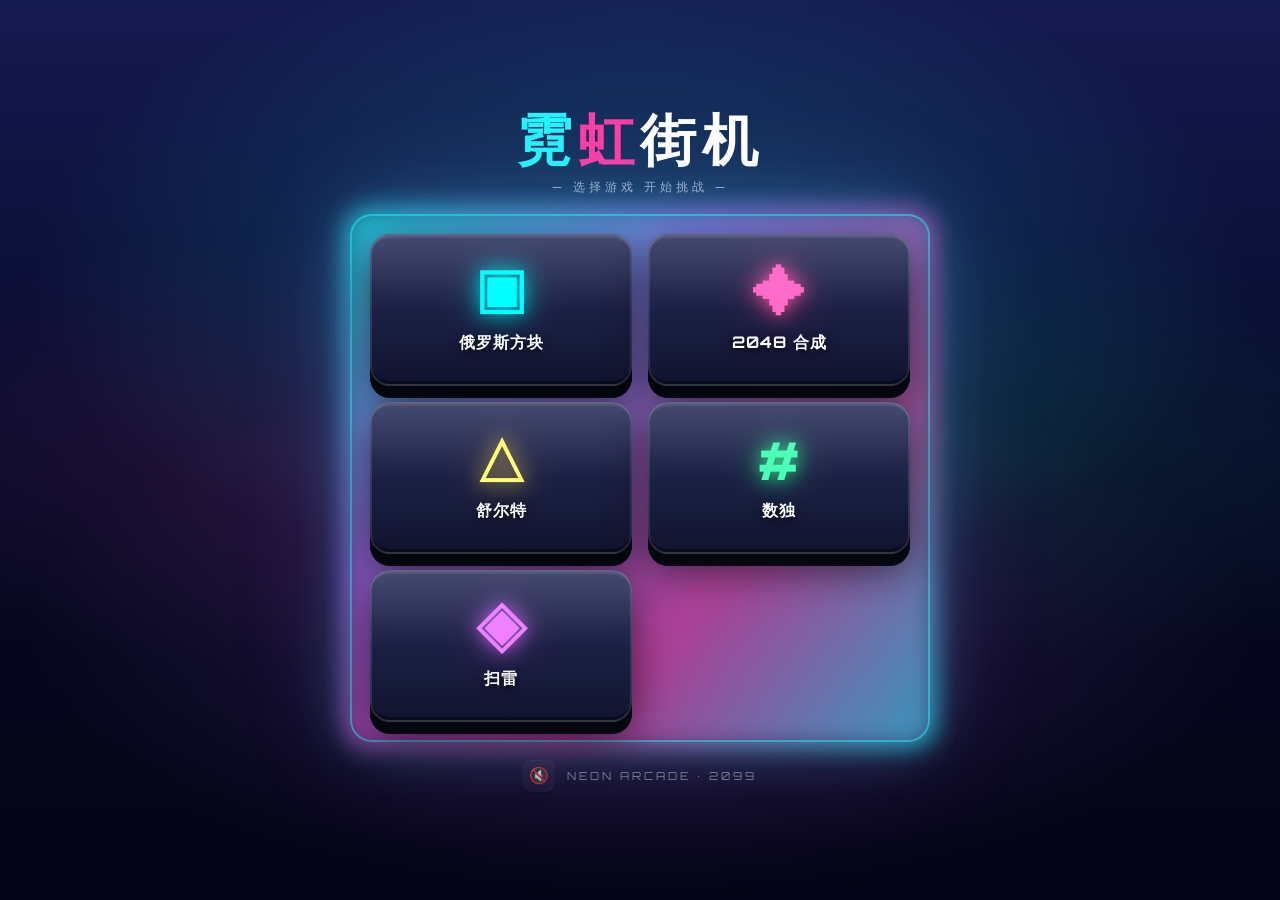
==== index.html @ 87551d8e "feat: 调整呼吸灯效果和背景音乐 - 呼吸灯：减小阴影强度，周期从2.5s改为2s，更柔和 - 背景音乐：换成C大调柔和琶音循环，更温暖好听 - 音量和节奏调整，旋律更舒缓" ====
<!DOCTYPE html>
<html lang="zh-CN">
<head>
<meta charset="UTF-8" />
<meta name="viewport" content="width=device-width, initial-scale=1.0, maximum-scale=1.0, user-scalable=no" />
<title>霓虹街机 · Neon Arcade</title>
<link rel="stylesheet" href="style.css?v=6" />
<link href="https://fonts.googleapis.com/css2?family=Press+Start+2P&family=Orbitron:wght@400;700;900&display=swap" rel="stylesheet" />
<style>
  * { box-sizing: border-box; margin: 0; padding: 0; }

  html, body {
    height: 100%;
    overflow: hidden;
  }

  body {
    font-family: "Orbitron", "Segoe UI", sans-serif;
    background: var(--bg);
    color: var(--text);
    -webkit-font-smoothing: antialiased;
  }

  .home-page {
    position: relative;
    z-index: 2;
    height: 100vh;
    display: flex;
    flex-direction: column;
    align-items: center;
    justify-content: center;
    padding: 10px 16px;
    gap: 18px;
    background:
      radial-gradient(ellipse 80% 60% at 50% 30%, rgba(34, 245, 255, 0.22) 0%, transparent 60%),
      radial-gradient(ellipse 80% 50% at 50% 70%, rgba(194, 107, 255, 0.18) 0%, transparent 60%),
      radial-gradient(ellipse 60% 40% at 20% 50%, rgba(255, 62, 165, 0.1) 0%, transparent 60%),
      radial-gradient(ellipse 60% 40% at 80% 50%, rgba(34, 255, 143, 0.08) 0%, transparent 60%),
      linear-gradient(180deg, #151a50 0%, #0a0e35 35%, #05071e 70%, #030415 100%);
  }

  .home-title {
    text-align: center;
  }

  .home-title h1 {
    font-family: "Orbitron", sans-serif;
    font-size: clamp(32px, 8vw, 56px);
    font-weight: 900;
    letter-spacing: 6px;
    line-height: 1.1;
    margin: 0;
  }

  .home-title .title-cn {
    color: #fff;
  }

  .home-title .title-cn .neon-cyan {
    color: var(--neon-cyan);
    animation: breathe-cyan 2s ease-in-out infinite;
  }

  .home-title .title-cn .neon-pink {
    color: var(--neon-pink);
    animation: breathe-pink 2s ease-in-out infinite 1s;
  }

  @keyframes breathe-cyan {
    0%, 100% {
      text-shadow:
        0 0 4px rgba(34, 245, 255, 0.7),
        0 0 10px rgba(34, 245, 255, 0.4),
        0 0 18px rgba(34, 245, 255, 0.2);
    }
    50% {
      text-shadow:
        0 0 8px rgba(34, 245, 255, 0.9),
        0 0 18px rgba(34, 245, 255, 0.6),
        0 0 32px rgba(34, 245, 255, 0.35),
        0 0 50px rgba(34, 245, 255, 0.2);
    }
  }

  @keyframes breathe-pink {
    0%, 100% {
      text-shadow:
        0 0 4px rgba(255, 62, 165, 0.7),
        0 0 10px rgba(255, 62, 165, 0.4),
        0 0 18px rgba(255, 62, 165, 0.2);
    }
    50% {
      text-shadow:
        0 0 8px rgba(255, 62, 165, 0.9),
        0 0 18px rgba(255, 62, 165, 0.6),
        0 0 32px rgba(255, 62, 165, 0.35),
        0 0 50px rgba(255, 62, 165, 0.2);
    }
  }

  .home-subtitle {
    margin-top: 10px;
    color: var(--text-dim);
    letter-spacing: 4px;
    font-size: 12px;
    font-weight: 400;
  }

  .game-grid-wrap {
    position: relative;
    padding: 20px;
    border-radius: 22px;
    width: 100%;
    max-width: 580px;
    background:
      linear-gradient(180deg, rgba(34, 245, 255, 0.18), rgba(194, 107, 255, 0.15));
    box-shadow:
      0 0 0 2px rgba(34, 245, 255, 0.5) inset,
      0 0 60px rgba(34, 245, 255, 0.3),
      0 0 120px rgba(194, 107, 255, 0.2);
  }

  .game-grid-wrap::before {
    content: "";
    position: absolute;
    inset: -4px;
    border-radius: 22px;
    background: linear-gradient(135deg,
      rgba(34, 245, 255, 0.8),
      rgba(194, 107, 255, 0.8),
      rgba(255, 62, 165, 0.8),
      rgba(34, 245, 255, 0.8));
    filter: blur(12px);
    opacity: 0.5;
    z-index: -1;
  }

  .game-grid-wrap::after {
    content: "";
    position: absolute;
    inset: -4px;
    border-radius: 22px;
    background: linear-gradient(135deg,
      rgba(34, 245, 255, 0.8),
      rgba(194, 107, 255, 0.8),
      rgba(255, 62, 165, 0.8),
      rgba(34, 245, 255, 0.8));
    filter: blur(12px);
    opacity: 0.5;
    z-index: -2;
    animation: borderFlow 6s linear infinite;
  }

  @keyframes borderFlow {
    0% { filter: blur(12px) hue-rotate(0deg); }
    100% { filter: blur(12px) hue-rotate(360deg); }
  }

  .game-grid {
    display: grid;
    grid-template-columns: repeat(2, 1fr);
    gap: 16px;
    width: 100%;
  }

  .game-btn {
    position: relative;
    display: flex;
    flex-direction: column;
    align-items: center;
    justify-content: center;
    gap: 14px;
    padding: 32px 16px;
    text-decoration: none;
    color: var(--text);
    border: none;
    cursor: pointer;
    font-family: "Orbitron", sans-serif;
    font-weight: 700;
    font-size: 18px;
    letter-spacing: 1px;
    border-radius: 20px;
    background: linear-gradient(180deg, #303560 0%, #1c2045 50%, #10142e 100%);
    box-shadow:
      0 10px 0 #05070f,
      0 12px 0 #080a18,
      0 16px 40px rgba(0, 0, 0, 0.6),
      inset 0 4px 0 rgba(255, 255, 255, 0.08),
      inset 0 -5px 0 rgba(0, 0, 0, 0.4);
    transition: all 0.08s ease;
    overflow: hidden;
  }

  .game-btn::before {
    content: "";
    position: absolute;
    inset: 0;
    border-radius: 20px;
    border: 2px solid rgba(255, 255, 255, 0.12);
    background: linear-gradient(180deg, rgba(255,255,255,0.06) 0%, transparent 55%);
    pointer-events: none;
  }

  .game-btn::after {
    content: "";
    position: absolute;
    top: 0;
    left: 0;
    right: 0;
    height: 45%;
    border-radius: 20px 20px 40% 40%;
    background: linear-gradient(180deg, rgba(255,255,255,0.05) 0%, transparent 100%);
    pointer-events: none;
  }

  .game-btn:hover {
    transform: translateY(4px);
    box-shadow:
      0 6px 0 #05070f,
      0 8px 0 #080a18,
      0 10px 28px rgba(0, 0, 0, 0.5),
      inset 0 3px 0 rgba(255, 255, 255, 0.06),
      inset 0 -4px 0 rgba(0, 0, 0, 0.3);
  }

  .game-btn:active {
    transform: translateY(10px);
    box-shadow:
      0 0 0 #05070f,
      0 4px 12px rgba(0, 0, 0, 0.4),
      inset 0 6px 12px rgba(0, 0, 0, 0.5),
      inset 0 -2px 0 rgba(255, 255, 255, 0.02);
  }

  .game-btn-icon {
    font-size: 52px;
    line-height: 1;
    filter: drop-shadow(0 4px 8px rgba(0, 0, 0, 0.4)) brightness(1.15);
  }

  .game-btn-name {
    font-size: 16px;
    font-weight: 700;
    letter-spacing: 1px;
    color: #fff;
    text-shadow: 0 3px 8px rgba(0, 0, 0, 0.7);
  }

  .game-btn.tetris .game-btn-icon { color: #00f5ff; text-shadow: 0 0 20px rgba(0,245,255,0.8), 0 0 40px rgba(0,245,255,0.4); }
  .game-btn.g2048 .game-btn-icon { color: #ff5cb0; text-shadow: 0 0 20px rgba(255,92,176,0.8), 0 0 40px rgba(255,92,176,0.4); }
  .game-btn.schulte .game-btn-icon { color: #ffe066; text-shadow: 0 0 20px rgba(255,224,102,0.8), 0 0 40px rgba(255,224,102,0.4); }
  .game-btn.sudoku .game-btn-icon { color: #40ff9f; text-shadow: 0 0 20px rgba(64,255,159,0.8), 0 0 40px rgba(64,255,159,0.4); }
  .game-btn.minesweeper .game-btn-icon { color: #d070ff; text-shadow: 0 0 20px rgba(208,112,255,0.8), 0 0 40px rgba(208,112,255,0.4); }

  .home-footer {
    display: flex;
    align-items: center;
    gap: 12px;
    color: var(--text-dim);
    font-size: 11px;
    letter-spacing: 3px;
    opacity: 0.7;
  }

  .sound-btn {
    display: flex;
    align-items: center;
    justify-content: center;
    width: 32px;
    height: 32px;
    border: none;
    border-radius: 8px;
    background: rgba(255, 255, 255, 0.05);
    color: var(--neon-cyan);
    font-size: 16px;
    cursor: pointer;
    transition: all 0.2s ease;
    box-shadow:
      0 2px 0 rgba(0, 0, 0, 0.3),
      inset 0 1px 0 rgba(255, 255, 255, 0.05);
  }

  .sound-btn:hover {
    background: rgba(34, 245, 255, 0.1);
    box-shadow:
      0 1px 0 rgba(0, 0, 0, 0.3),
      inset 0 1px 0 rgba(255, 255, 255, 0.05),
      0 0 10px rgba(34, 245, 255, 0.3);
  }

  .sound-btn:active {
    transform: translateY(2px);
    box-shadow:
      0 0 0 rgba(0, 0, 0, 0.3),
      inset 0 1px 2px rgba(0, 0, 0, 0.3);
  }

  .sound-btn span {
    line-height: 1;
  }

  @media (max-width: 480px) {
    .home-page {
      gap: 14px;
      padding: 8px 12px;
    }
    .home-title h1 {
      letter-spacing: 3px;
      font-size: clamp(36px, 12vw, 48px);
    }
    .home-subtitle {
      font-size: 11px;
      letter-spacing: 2px;
    }
    .game-grid-wrap {
      padding: 14px;
      border-radius: 18px;
    }
    .game-grid {
      grid-template-columns: repeat(2, 1fr);
      gap: 12px;
    }
    .game-btn {
      padding: 22px 12px;
      gap: 10px;
      font-size: 15px;
      border-radius: 16px;
      box-shadow:
        0 7px 0 #05070f,
        0 9px 0 #080a18,
        0 12px 28px rgba(0, 0, 0, 0.5),
        inset 0 3px 0 rgba(255, 255, 255, 0.07),
        inset 0 -4px 0 rgba(0, 0, 0, 0.35);
    }
    .game-btn:hover {
      transform: translateY(3px);
      box-shadow:
        0 4px 0 #05070f,
        0 6px 0 #080a18,
        0 8px 18px rgba(0, 0, 0, 0.4),
        inset 0 2px 0 rgba(255, 255, 255, 0.05),
        inset 0 -3px 0 rgba(0, 0, 0, 0.25);
    }
    .game-btn:active {
      transform: translateY(7px);
      box-shadow:
        0 0 0 #05070f,
        0 2px 8px rgba(0, 0, 0, 0.35),
        inset 0 4px 8px rgba(0, 0, 0, 0.45);
    }
    .game-btn-icon {
      font-size: 40px;
    }
    .game-btn-name {
      font-size: 14px;
    }
    .home-footer {
      font-size: 10px;
      letter-spacing: 2px;
    }
  }
</style>
</head>
<body>
  <div class="grid-bg"></div>
  <div class="scanlines"></div>

  <div class="home-page">
    <div class="home-title">
      <h1 class="title-cn">
        <span class="neon-cyan">霓</span><span class="neon-pink">虹</span>街机
      </h1>
      <p class="home-subtitle">— 选择游戏 开始挑战 —</p>
    </div>

    <div class="game-grid-wrap">
      <div class="game-grid">
        <a href="tetris.html" class="game-btn tetris">
          <div class="game-btn-icon">▣</div>
          <div class="game-btn-name">俄罗斯方块</div>
        </a>

        <a href="g2048.html" class="game-btn g2048">
          <div class="game-btn-icon">✦</div>
          <div class="game-btn-name">2048 合成</div>
        </a>

        <a href="schulte.html" class="game-btn schulte">
          <div class="game-btn-icon">△</div>
          <div class="game-btn-name">舒尔特</div>
        </a>

        <a href="sudoku.html" class="game-btn sudoku">
          <div class="game-btn-icon">#</div>
          <div class="game-btn-name">数独</div>
        </a>

        <a href="minesweeper.html" class="game-btn minesweeper">
          <div class="game-btn-icon">◈</div>
          <div class="game-btn-name">扫雷</div>
        </a>
      </div>
    </div>

    <div class="home-footer">
      <button class="sound-btn" id="home-sound-btn" title="背景音乐">
        <span id="sound-icon">🔊</span>
      </button>
      NEON ARCADE · 2099
    </div>
  </div>

  <script>
    (function() {
      const soundBtn = document.getElementById('home-sound-btn');
      const soundIcon = document.getElementById('sound-icon');
      let isMuted = true;
      let audioCtx = null;
      let gainNode = null;
      let isPlaying = false;

      try {
        isMuted = localStorage.getItem('home_bgm_muted') !== 'false';
      } catch(e) {}

      function updateSoundBtn() {
        soundIcon.textContent = isMuted ? '🔇' : '🔊';
      }

      function initAudio() {
        if (audioCtx) return;
        try {
          audioCtx = new (window.AudioContext || window.webkitAudioContext)();
          gainNode = audioCtx.createGain();
          gainNode.gain.value = 0.04;
          gainNode.connect(audioCtx.destination);

          // C大调柔和琶音循环
          const notes = [261.63, 329.63, 392, 523.25, 392, 329.63];
          let step = 0;

          function playNote() {
            if (!audioCtx || !gainNode) return;

            if (!isMuted && audioCtx.state === 'running') {
              const osc = audioCtx.createOscillator();
              const oscGain = audioCtx.createGain();
              osc.type = 'sine';
              osc.frequency.value = notes[step];
              oscGain.gain.setValueAtTime(0, audioCtx.currentTime);
              oscGain.gain.linearRampToValueAtTime(0.8, audioCtx.currentTime + 0.08);
              oscGain.gain.exponentialRampToValueAtTime(0.001, audioCtx.currentTime + 0.65);
              osc.connect(oscGain);
              oscGain.connect(gainNode);
              osc.start();
              osc.stop(audioCtx.currentTime + 0.7);
            }

            step = (step + 1) % notes.length;
            setTimeout(playNote, 650);
          }

          playNote();
          isPlaying = true;
        } catch(e) {}
      }

      updateSoundBtn();

      soundBtn.addEventListener('click', function(e) {
        e.preventDefault();
        e.stopPropagation();
        isMuted = !isMuted;
        updateSoundBtn();
        try {
          localStorage.setItem('home_bgm_muted', String(isMuted));
        } catch(e) {}
        if (!isMuted) {
          initAudio();
          if (audioCtx && audioCtx.state === 'suspended') {
            audioCtx.resume();
          }
        }
      });

      if (!isMuted) {
        initAudio();
      }
    })();
  </script>
</body>
</html>
---- style.css ----
/* ============================================================
   NEON TETRIS — 霓虹俄罗斯方块样式
   ============================================================ */
:root {
  --bg-0: #05071a;
  --bg-1: #0a0f35;
  --neon-cyan: #22f5ff;
  --neon-pink: #ff3ea5;
  --neon-purple: #c26bff;
  --neon-yellow: #ffec42;
  --text: #e6f2ff;
  --text-dim: rgba(230, 242, 255, 0.65);
  --panel: rgba(20, 26, 70, 0.55);
  --panel-border: rgba(80, 160, 255, 0.35);
}

* { box-sizing: border-box; }

html, body {
  margin: 0;
  padding: 0;
  min-height: 100vh;
  color: var(--text);
  font-family: "Orbitron", "Segoe UI", "PingFang SC", sans-serif;
  background:
    radial-gradient(ellipse at 20% 10%, rgba(194, 107, 255, 0.18), transparent 60%),
    radial-gradient(ellipse at 80% 90%, rgba(34, 245, 255, 0.18), transparent 60%),
    linear-gradient(180deg, var(--bg-0) 0%, #02021a 100%);
  overflow-x: hidden;
  user-select: none;
  -webkit-user-select: none;
}

/* 背景网格动画 */
.grid-bg {
  position: fixed;
  inset: 0;
  background-image:
    linear-gradient(rgba(120, 180, 255, 0.08) 1px, transparent 1px),
    linear-gradient(90deg, rgba(120, 180, 255, 0.08) 1px, transparent 1px);
  background-size: 48px 48px;
  transform: perspective(800px) rotateX(60deg) translateY(20%);
  transform-origin: center top;
  opacity: 0.6;
  pointer-events: none;
  animation: gridScroll 12s linear infinite;
  z-index: 0;
}

@keyframes gridScroll {
  0% { background-position: 0 0; }
  100% { background-position: 0 480px; }
}

/* 扫描线 */
.scanlines {
  position: fixed;
  inset: 0;
  pointer-events: none;
  background: repeating-linear-gradient(
    to bottom,
    rgba(255, 255, 255, 0.03) 0 1px,
    transparent 1px 4px
  );
  mix-blend-mode: overlay;
  z-index: 1;
}

/* 顶栏 */
.top-bar {
  position: relative;
  z-index: 2;
  text-align: center;
  padding: 28px 16px 12px;
}

.title {
  margin: 0;
  font-family: "Press Start 2P", "Orbitron", monospace;
  font-size: clamp(24px, 4vw, 42px);
  letter-spacing: 4px;
  line-height: 1.2;
}

.title-neon {
  color: var(--neon-cyan);
  text-shadow:
    0 0 8px rgba(34, 245, 255, 0.8),
    0 0 22px rgba(34, 245, 255, 0.55),
    0 0 44px rgba(34, 245, 255, 0.35);
  animation: pulse-cyan 2.2s ease-in-out infinite;
}

.title-neon.alt {
  color: var(--neon-pink);
  text-shadow:
    0 0 8px rgba(255, 62, 165, 0.8),
    0 0 22px rgba(255, 62, 165, 0.55),
    0 0 44px rgba(255, 62, 165, 0.35);
  animation: pulse-pink 2.2s ease-in-out infinite;
  animation-delay: 1.1s;
}

.title-slash {
  color: #fff;
  margin: 0 6px;
  opacity: 0.9;
}

@keyframes pulse-cyan {
  0%, 100% {
    filter: brightness(0.75);
    text-shadow:
      0 0 6px rgba(34, 245, 255, 0.5),
      0 0 16px rgba(34, 245, 255, 0.3),
      0 0 32px rgba(34, 245, 255, 0.15);
  }
  50% {
    filter: brightness(1.45);
    text-shadow:
      0 0 14px rgba(34, 245, 255, 1),
      0 0 36px rgba(34, 245, 255, 0.85),
      0 0 72px rgba(34, 245, 255, 0.55);
  }
}

@keyframes pulse-pink {
  0%, 100% {
    filter: brightness(0.75);
    text-shadow:
      0 0 6px rgba(255, 62, 165, 0.5),
      0 0 16px rgba(255, 62, 165, 0.3),
      0 0 32px rgba(255, 62, 165, 0.15);
  }
  50% {
    filter: brightness(1.45);
    text-shadow:
      0 0 14px rgba(255, 62, 165, 1),
      0 0 36px rgba(255, 62, 165, 0.85),
      0 0 72px rgba(255, 62, 165, 0.55);
  }
}

.subtitle {
  margin: 10px 0 0;
  color: var(--text-dim);
  letter-spacing: 6px;
  font-size: 13px;
}

/* 主舞台：三栏布局 */
.stage {
  position: relative;
  z-index: 2;
  display: grid;
  grid-template-columns: 180px auto 180px;
  gap: 20px;
  max-width: 980px;
  margin: 24px auto 0;
  padding: 0 16px;
  align-items: start;
}

.panel-left,
.panel-right {
  display: flex;
  flex-direction: column;
  gap: 14px;
}

/* 信息卡片 */
.card {
  position: relative;
  background: var(--panel);
  border: 1px solid var(--panel-border);
  border-radius: 10px;
  padding: 12px 14px 14px;
  backdrop-filter: blur(6px);
  -webkit-backdrop-filter: blur(6px);
  box-shadow:
    0 0 0 1px rgba(34, 245, 255, 0.1) inset,
    0 4px 30px rgba(34, 245, 255, 0.08);
  transition: transform 0.2s ease, box-shadow 0.2s ease;
}

.card:hover {
  transform: translateY(-2px);
  box-shadow:
    0 0 0 1px rgba(34, 245, 255, 0.2) inset,
    0 6px 30px rgba(194, 107, 255, 0.18);
}

.card h3 {
  margin: 0 0 8px;
  font-size: 12px;
  letter-spacing: 3px;
  color: var(--neon-cyan);
  text-transform: uppercase;
  text-shadow: 0 0 8px rgba(34, 245, 255, 0.5);
}

.card .value {
  font-family: "Press Start 2P", monospace;
  font-size: 20px;
  color: #fff;
  letter-spacing: 2px;
  text-shadow:
    0 0 6px rgba(255, 236, 66, 0.9),
    0 0 16px rgba(255, 236, 66, 0.4);
}

.card-next canvas,
.card-hold canvas {
  display: block;
  margin: 6px auto 0;
  border-radius: 8px;
  box-shadow: 0 0 18px rgba(120, 180, 255, 0.25);
}

/* 控制键位说明 */
.controls .key-list {
  margin: 4px 0 0;
  padding: 0;
  list-style: none;
  font-size: 12px;
  line-height: 1.9;
  color: var(--text-dim);
}
.controls .key-list li {
  display: flex;
  align-items: center;
  gap: 6px;
  flex-wrap: wrap;
}

kbd {
  display: inline-block;
  min-width: 22px;
  padding: 3px 6px;
  font-family: "Press Start 2P", monospace;
  font-size: 10px;
  line-height: 1;
  text-align: center;
  color: var(--neon-cyan);
  background: rgba(34, 245, 255, 0.08);
  border: 1px solid rgba(34, 245, 255, 0.4);
  border-radius: 6px;
  box-shadow:
    0 1px 0 rgba(34, 245, 255, 0.4) inset,
    0 0 12px rgba(34, 245, 255, 0.2);
}

.mute-btn {
  display: block;
  width: 100%;
  margin-top: 10px;
  padding: 8px 12px;
  font-family: "Orbitron", sans-serif;
  font-size: 12px;
  font-weight: 700;
  letter-spacing: 2px;
  color: var(--neon-pink);
  background: rgba(255, 62, 165, 0.08);
  border: 1px solid rgba(255, 62, 165, 0.5);
  border-radius: 8px;
  cursor: pointer;
  transition: transform 0.1s ease, box-shadow 0.2s ease, background 0.2s;
  box-shadow: 0 0 10px rgba(255, 62, 165, 0.2);
}
.mute-btn:hover {
  transform: translateY(-1px);
  background: rgba(255, 62, 165, 0.15);
  box-shadow: 0 0 18px rgba(255, 62, 165, 0.4);
}
.mute-btn:active { transform: translateY(0) scale(0.98); }

/* ==== 游戏切换栏 ==== */
.game-switcher {
  display: flex;
  gap: 12px;
  justify-content: center;
  margin-top: 18px;
  padding: 6px;
  background: rgba(20, 25, 70, 0.5);
  border: 1px solid rgba(120, 160, 255, 0.3);
  border-radius: 14px;
  max-width: 380px;
  margin-left: auto;
  margin-right: auto;
  box-shadow: 0 0 30px rgba(34, 245, 255, 0.08);
  backdrop-filter: blur(6px);
}
.g-btn {
  flex: 1;
  padding: 10px 14px;
  background: transparent;
  color: var(--text);
  font-family: "Orbitron", sans-serif;
  font-size: 14px;
  font-weight: 700;
  letter-spacing: 3px;
  border: 1px solid transparent;
  border-radius: 10px;
  cursor: pointer;
  transition: all 0.2s ease;
}
.g-btn .g-icon {
  display: inline-block;
  margin-right: 6px;
  color: var(--neon-cyan);
  text-shadow: 0 0 8px rgba(34, 245, 255, 0.8);
}
.g-btn:hover {
  background: rgba(34, 245, 255, 0.08);
  border-color: rgba(34, 245, 255, 0.3);
  color: #fff;
}
.g-btn.active {
  background: linear-gradient(135deg, rgba(34, 245, 255, 0.2), rgba(255, 62, 165, 0.2));
  border-color: rgba(34, 245, 255, 0.6);
  color: #fff;
  box-shadow: 0 0 18px rgba(34, 245, 255, 0.5), inset 0 0 12px rgba(255, 62, 165, 0.2);
}
.g-btn[data-game="g2048"].active .g-icon,
.g-btn[data-game="g2048"].active {
  color: #fff;
}
.g-btn[data-game="g2048"] .g-icon {
  color: var(--neon-pink);
  text-shadow: 0 0 8px rgba(255, 62, 165, 0.8);
}

/* ==== stage 可见性 ==== */
.stage {
  display: none;
  animation: stageFade 0.4s ease both;
}
.stage.active {
  display: grid;
}
@keyframes stageFade {
  from { opacity: 0; transform: translateY(6px); }
  to { opacity: 1; transform: translateY(0); }
}

/* ==== overlay 遮罩层 ==== */
.overlay {
  position: absolute;
  inset: 10px;
  background: rgba(5, 7, 26, 0.92);
  border-radius: 8px;
  display: flex;
  flex-direction: column;
  align-items: center;
  justify-content: center;
  gap: 18px;
  backdrop-filter: blur(6px);
  -webkit-backdrop-filter: blur(6px);
  transition: opacity 0.25s ease;
  z-index: 5;
  opacity: 1;
}
.overlay.hidden {
  opacity: 0;
  pointer-events: none;
  transition: opacity 0.15s ease;
}

/* 触摸按钮：默认隐藏手机外的，且仅显示当前游戏对应的 */
.touch-controls {
  display: none;
}
@media (max-width: 900px) {
  .touch-controls.active {
    display: flex;
  }
  /* 数独游戏内部数字键盘始终显示 */
  .stage-sudoku .sudoku-numpad-inner {
    display: flex !important;
  }
}

.stage-tetris {
  grid-template-columns: 160px auto 160px;
  max-width: 900px;
  margin: 24px auto 0;
}
.stage-tetris .card {
  padding: 10px 12px;
}
.stage-tetris .card h3 {
  font-size: 11px;
  letter-spacing: 2px;
}
.stage-tetris .card .value {
  font-size: 18px;
}

.stage-2048 {
  grid-template-columns: 160px auto 160px;
  max-width: 900px;
  margin: 24px auto 0;
}
.stage-2048 .card {
  padding: 10px 12px;
}
.stage-2048 .card h3 {
  font-size: 11px;
  letter-spacing: 2px;
}
.stage-2048 .card .value {
  font-size: 18px;
}

.stage-schulte {
  grid-template-columns: 160px auto 160px;
  max-width: 900px;
  margin: 24px auto 0;
}
.stage-schulte .card {
  padding: 10px 12px;
}
.stage-schulte .card h3 {
  font-size: 11px;
  letter-spacing: 2px;
}
.stage-schulte .card .value {
  font-size: 18px;
}

/* 数独 - 单列布局（与扫雷统一风格） */
.stage-sudoku {
  grid-template-columns: 1fr;
  max-width: 600px;
  margin: 0 auto;
  padding: 0 16px 30px;
  gap: 16px;
  display: flex !important;
  flex-direction: column;
  align-items: center;
}

/* 信息栏 - 与扫雷统一 */
.stage-sudoku .info-bar {
  display: flex;
  gap: 12px;
  flex-wrap: wrap;
  justify-content: center;
}

.stage-sudoku .info-item {
  background: var(--panel);
  border: 1px solid var(--panel-border);
  border-radius: 10px;
  padding: 10px 16px;
  text-align: center;
  min-width: 90px;
  backdrop-filter: blur(6px);
  -webkit-backdrop-filter: blur(6px);
  box-shadow:
    0 0 0 1px rgba(34, 245, 255, 0.1) inset,
    0 4px 20px rgba(34, 245, 255, 0.08);
}

.stage-sudoku .info-item h3 {
  margin: 0 0 6px;
  font-size: 11px;
  letter-spacing: 2px;
  color: var(--neon-cyan);
  text-transform: uppercase;
  text-shadow: 0 0 8px rgba(34, 245, 255, 0.5);
}

.stage-sudoku .info-item .value {
  font-family: "Press Start 2P", monospace;
  font-size: 18px;
  color: #fff;
  letter-spacing: 2px;
  text-shadow:
    0 0 6px rgba(255, 236, 66, 0.9),
    0 0 16px rgba(255, 236, 66, 0.4);
  font-variant-numeric: tabular-nums;
}

#sudoku-timer {
  color: var(--neon-yellow);
  text-shadow:
    0 0 6px rgba(255, 236, 66, 0.9),
    0 0 16px rgba(255, 236, 66, 0.4);
}

#sudoku-timer,
#sudoku-best {
  white-space: nowrap;
}

#sudoku-timer {
  color: var(--neon-yellow);
  text-shadow:
    0 0 6px rgba(255, 236, 66, 0.9),
    0 0 16px rgba(255, 236, 66, 0.4);
}

#sudoku-best {
  color: var(--neon-green);
  text-shadow:
    0 0 6px rgba(34, 255, 143, 0.9),
    0 0 16px rgba(34, 255, 143, 0.4);
}

/* 难度选择 - 与扫雷统一 */
.stage-sudoku .difficulty-selector {
  display: flex;
  gap: 8px;
  flex-wrap: wrap;
  justify-content: center;
}

.stage-sudoku .diff-btn {
  background: transparent;
  border: 1px solid var(--panel-border);
  color: var(--text-dim);
  font-family: inherit;
  font-size: 12px;
  font-weight: 700;
  letter-spacing: 2px;
  padding: 8px 18px;
  border-radius: 8px;
  cursor: pointer;
  transition: all 0.2s ease;
}

.stage-sudoku .diff-btn:hover {
  background: rgba(34, 245, 255, 0.08);
  border-color: rgba(34, 245, 255, 0.4);
  color: #fff;
}

.stage-sudoku .diff-btn.active {
  background: linear-gradient(135deg, rgba(34, 245, 255, 0.2), rgba(178, 75, 255, 0.2));
  border-color: rgba(34, 245, 255, 0.6);
  color: #fff;
  box-shadow: 0 0 14px rgba(34, 245, 255, 0.4), inset 0 0 10px rgba(178, 75, 255, 0.15);
}

.stage-sudoku .board-wrap {
  width: 100%;
}

.stage-sudoku .sudoku-numpad-inner {
  display: flex !important;
  flex-wrap: wrap;
  gap: 6px;
  justify-content: center;
  width: 100%;
  max-width: 400px;
}

.stage-sudoku .sudoku-numpad-inner .nbtn {
  flex: 1 1 calc(20% - 6px);
  min-width: 40px;
  min-height: 48px;
  padding: 12px 4px;
  font-size: 16px;
  pointer-events: auto;
  touch-action: manipulation;
  -webkit-tap-highlight-color: rgba(34, 245, 255, 0.3);
  cursor: pointer;
  appearance: button;
}

.stage-sudoku .bottom-btns {
  display: flex;
  gap: 10px;
  flex-wrap: wrap;
  justify-content: center;
}
#schulte-board {
  display: block;
  width: 400px;
  height: auto;
  max-width: 100%;
  aspect-ratio: 1 / 1;
  border-radius: 6px;
  cursor: crosshair;
}

/* 主游戏区 */
.board-wrap {
  display: flex;
  justify-content: center;
}

.board-wrap canvas {
  max-width: 100%;
  height: auto;
}

.board-frame {
  position: relative;
  padding: 10px;
  border-radius: 14px;
  background:
    linear-gradient(180deg, rgba(34, 245, 255, 0.12), rgba(194, 107, 255, 0.12));
  box-shadow:
    0 0 0 1px rgba(34, 245, 255, 0.4) inset,
    0 0 30px rgba(34, 245, 255, 0.2),
    0 0 60px rgba(194, 107, 255, 0.15);
}

.board-frame::before {
  content: "";
  position: absolute;
  inset: -2px;
  border-radius: 14px;
  background: linear-gradient(135deg,
    rgba(34, 245, 255, 0.6),
    rgba(194, 107, 255, 0.6),
    rgba(255, 62, 165, 0.6),
    rgba(34, 245, 255, 0.6));
  filter: blur(6px);
  opacity: 0.4;
  z-index: -1;
  animation: borderFlow 6s linear infinite;
}

@keyframes borderFlow {
  0% { filter: blur(6px) hue-rotate(0deg); }
  100% { filter: blur(6px) hue-rotate(360deg); }
}

/* 四角装饰 */
.board-corner {
  position: absolute;
  width: 22px;
  height: 22px;
  border: 2px solid var(--neon-cyan);
  box-shadow: 0 0 10px rgba(34, 245, 255, 0.8);
}
.board-corner.tl { top: -4px; left: -4px; border-right: none; border-bottom: none; border-top-left-radius: 8px; }
.board-corner.tr { top: -4px; right: -4px; border-left: none; border-bottom: none; border-top-right-radius: 8px; }
.board-corner.bl { bottom: -4px; left: -4px; border-right: none; border-top: none; border-bottom-left-radius: 8px; }
.board-corner.br { bottom: -4px; right: -4px; border-left: none; border-top: none; border-bottom-right-radius: 8px; }

#board {
  display: block;
  background: transparent;
  border-radius: 8px;
  image-rendering: pixelated;
  max-width: 100%;
  height: auto;
}

/* 遮罩层 (开始 / 暂停 / 结束) */
.overlay {
  position: absolute;
  inset: 10px;
  background: rgba(5, 7, 26, 0.85);
  border-radius: 8px;
  display: flex;
  flex-direction: column;
  align-items: center;
  justify-content: center;
  gap: 18px;
  backdrop-filter: blur(4px);
  -webkit-backdrop-filter: blur(4px);
  transition: opacity 0.25s ease;
  z-index: 5;
}
.overlay.hidden {
  opacity: 0;
  pointer-events: none;
}

.overlay-inner { text-align: center; padding: 0 20px; }

.overlay h2 {
  margin: 0;
  font-family: "Press Start 2P", monospace;
  font-size: clamp(20px, 3vw, 30px);
  letter-spacing: 6px;
  color: var(--neon-pink);
  text-shadow:
    0 0 8px rgba(255, 62, 165, 0.8),
    0 0 24px rgba(255, 62, 165, 0.5);
  animation: pulse 1.8s ease-in-out infinite;
}

.overlay p {
  margin: 14px 0 0;
  color: var(--text-dim);
  letter-spacing: 2px;
  font-size: 13px;
}

.btn-start {
  margin-top: 18px;
  padding: 14px 28px;
  font-family: "Press Start 2P", monospace;
  font-size: 14px;
  letter-spacing: 4px;
  color: #fff;
  background: linear-gradient(135deg,
    rgba(34, 245, 255, 0.25),
    rgba(194, 107, 255, 0.25));
  border: 2px solid var(--neon-cyan);
  border-radius: 10px;
  cursor: pointer;
  box-shadow:
    0 0 12px rgba(34, 245, 255, 0.6),
    0 0 24px rgba(194, 107, 255, 0.3) inset;
  transition: transform 0.15s ease, box-shadow 0.15s ease, background 0.2s;
}
.btn-start:hover {
  transform: translateY(-2px) scale(1.02);
  box-shadow:
    0 0 18px rgba(34, 245, 255, 0.9),
    0 0 40px rgba(255, 62, 165, 0.4) inset;
  background: linear-gradient(135deg,
    rgba(34, 245, 255, 0.4),
    rgba(255, 62, 165, 0.4));
}
.btn-start:active {
  transform: translateY(0) scale(0.98);
}

/* 触摸控制按钮 (移动端) */
.touch-controls {
  position: relative;
  z-index: 2;
  display: none;
  justify-content: center;
  gap: 10px;
  flex-wrap: wrap;
  margin: 24px auto;
  padding: 0 16px;
  max-width: 500px;
}

.tbtn {
  flex: 1 1 calc(33% - 10px);
  min-width: 72px;
  padding: 18px 10px;
  font-family: "Orbitron", monospace;
  font-size: 14px;
  font-weight: 700;
  color: var(--neon-cyan);
  background: rgba(20, 26, 70, 0.6);
  border: 1px solid rgba(34, 245, 255, 0.5);
  border-radius: 10px;
  box-shadow:
    0 0 10px rgba(34, 245, 255, 0.25),
    0 0 0 1px rgba(255, 255, 255, 0.05) inset;
  cursor: pointer;
  touch-action: manipulation;
  transition: transform 0.1s, box-shadow 0.2s;
}

.tbtn:active {
  transform: translateY(2px) scale(0.97);
  box-shadow:
    0 0 18px rgba(255, 62, 165, 0.4),
    0 0 0 1px rgba(255, 62, 165, 0.4) inset;
  color: var(--neon-pink);
}

.foot {
  position: relative;
  z-index: 2;
  text-align: center;
  padding: 16px 16px 28px;
  color: var(--text-dim);
  font-size: 12px;
  letter-spacing: 4px;
}

/* 响应式 */
@media (max-width: 900px) {
  .stage,
  .stage-tetris,
  .stage-2048,
  .stage-schulte,
  .stage-sudoku {
    grid-template-columns: 1fr;
    max-width: 100%;
    gap: 12px;
    padding: 0 12px;
  }
  .panel-left,
  .panel-right {
    display: grid;
    grid-template-columns: repeat(2, 1fr);
    gap: 8px;
  }
  .panel-left .card,
  .panel-right .card {
    padding: 8px 10px;
  }
  .panel-left .card .value,
  .panel-right .card .value {
    font-size: 16px;
  }
  #sudoku-timer,
  #sudoku-best,
  #schulte-timer {
    width: 9ch;
    font-size: 14px !important;
  }
  .board-frame {
    order: -1;
    padding: 8px;
  }
  .touch-controls.active {
    display: flex;
    margin: 16px auto;
    padding: 0 12px;
  }
  .touch-2048.active {
    display: none !important;
  }
  .card-next canvas,
  .card-hold canvas {
    width: 80px;
    height: 80px;
  }
  .sudoku-numpad.active {
    display: flex;
  }

  /* 俄罗斯方块手机端一屏布局 */
  .stage-tetris {
    height: calc(100vh - 130px);
    min-height: 0;
    gap: 6px;
    grid-template-rows: auto 1fr auto;
  }
  .stage-tetris .panel-left {
    order: 1;
    grid-template-columns: repeat(4, 1fr);
    gap: 4px;
  }
  .stage-tetris .panel-left .card {
    padding: 4px 6px;
  }
  .stage-tetris .panel-left .card h3 {
    font-size: 9px;
    letter-spacing: 1px;
    margin-bottom: 2px;
  }
  .stage-tetris .panel-left .card .value {
    font-size: 12px;
  }
  .stage-tetris .panel-right {
    display: none !important;
  }
  .stage-tetris .board-wrap {
    order: 2;
    min-height: 0;
    display: flex;
    flex-direction: row;
    align-items: flex-start;
    justify-content: center;
    gap: 12px;
    height: auto;
  }
  .stage-tetris .board-frame {
    padding: 6px;
    position: relative;
    flex: 0 1 auto;
  }
  .stage-tetris .mobile-side-preview {
    display: flex !important;
    flex-direction: column;
    justify-content: space-between;
    gap: 8px;
    flex: 0 0 auto;
    padding-bottom: 0;
    min-height: 0;
  }
  .stage-tetris .side-tbtn {
    width: 68px !important;
    height: 68px !important;
    flex: none !important;
    padding: 0 !important;
    font-family: "Orbitron", sans-serif !important;
    font-size: 11px !important;
    font-weight: 900 !important;
    letter-spacing: 1px !important;
    border-radius: 12px !important;
    background: rgba(20, 26, 70, 0.9) !important;
    border: 2px solid rgba(34, 245, 255, 0.7) !important;
    color: var(--neon-cyan) !important;
    box-shadow: 0 0 16px rgba(34, 245, 255, 0.4) !important;
    cursor: pointer !important;
    touch-action: manipulation !important;
    -webkit-tap-highlight-color: transparent !important;
    transition: all 0.1s !important;
  }
  .stage-tetris .side-tbtn:active {
    background: rgba(34, 245, 255, 0.3) !important;
    transform: scale(0.95) !important;
  }
  .stage-tetris .mobile-next-wrap,
  .stage-tetris .mobile-hold-wrap {
    padding: 6px 8px !important;
    background: rgba(20, 26, 70, 0.85) !important;
    border-radius: 10px !important;
    border: 2px solid rgba(34, 245, 255, 0.5) !important;
    box-shadow: 0 0 14px rgba(34, 245, 255, 0.3) !important;
    display: flex !important;
    flex-direction: column !important;
    align-items: center !important;
    gap: 4px !important;
  }
  .stage-tetris .mobile-next-wrap h3,
  .stage-tetris .mobile-hold-wrap h3 {
    font-size: 10px !important;
    letter-spacing: 1px !important;
    color: var(--neon-cyan) !important;
    margin: 0 !important;
    text-shadow: 0 0 6px rgba(34, 245, 255, 0.6) !important;
  }
  .stage-tetris .mobile-next-wrap canvas,
  .stage-tetris .mobile-hold-wrap canvas {
    width: 50px !important;
    height: 50px !important;
    display: block !important;
    border-radius: 6px !important;
    background: rgba(10, 15, 45, 0.8) !important;
  }
  .stage-tetris #board {
    max-height: calc(100vh - 130px);
    width: auto;
    max-width: 100%;
  }
  .touch-tetris.active {
    margin: 6px auto;
    gap: 6px;
  }
  .touch-tetris .tbtn {
    flex: 1 1 calc(33% - 6px);
    min-width: 45px;
    padding: 10px 4px;
    font-size: 12px;
  }
  .foot {
    display: none;
  }

  /* 数独游戏手机端布局 */
  .stage-sudoku {
    gap: 12px;
    padding: 0 12px 30px;
  }
  .stage-sudoku .board-frame {
    order: 0;
  }
  .stage-sudoku .info-bar {
    flex-wrap: nowrap;
  }
  .stage-sudoku .info-item {
    flex: 1;
    padding: 8px 8px;
    min-width: 0;
  }
  .stage-sudoku .info-item .value {
    font-family: "Orbitron", "Segoe UI", sans-serif;
    font-size: 16px;
    font-weight: 700;
    letter-spacing: 1px;
    white-space: nowrap;
  }
  .stage-sudoku .info-item h3 {
    font-size: 10px;
    letter-spacing: 2px;
  }
  .stage-sudoku .difficulty-selector {
    flex-wrap: nowrap;
  }
  .stage-sudoku .diff-btn {
    flex: 1;
    padding: 6px 8px;
    font-size: 11px;
    letter-spacing: 1px;
  }
  .stage-sudoku .sudoku-numpad-inner {
    display: flex !important;
    margin: 0 auto;
    padding: 8px 0;
    max-width: 100%;
    gap: 6px;
    position: relative !important;
    visibility: visible !important;
    z-index: 10;
    pointer-events: auto;
  }
  .stage-sudoku .sudoku-numpad-inner .nbtn {
    flex: 1 1 calc(20% - 6px);
    min-width: 40px;
    min-height: 48px;
    padding: 12px 4px;
    font-size: 16px;
    pointer-events: auto;
    touch-action: manipulation;
    -webkit-tap-highlight-color: rgba(34, 245, 255, 0.3);
    -webkit-user-select: auto;
    user-select: auto;
    cursor: pointer;
    -webkit-appearance: button;
    appearance: button;
  }
  .stage-sudoku .sudoku-numpad-inner .nbtn:active {
    transform: scale(0.95);
    background: rgba(255, 62, 100, 0.2);
  }
  .stage-sudoku .bottom-btns {
    margin: 10px 0 5px;
    order: 5;
  }
  /* 手机端隐藏外部的全局数独数字键盘 */
  .touch-sudoku.sudoku-numpad {
    display: none !important;
  }
}

@media (max-width: 480px) {
  .top-bar {
    padding: 16px 12px 8px;
  }
  .title { font-size: 20px; letter-spacing: 2px; }
  .subtitle { font-size: 11px; letter-spacing: 3px; }
  .card h3 { font-size: 10px; letter-spacing: 2px; margin-bottom: 4px; }
  .card .value { font-size: 14px; }
  #sudoku-timer,
  #sudoku-best,
  #schulte-timer {
    width: 9ch;
    font-size: 12px !important;
  }
  .board-frame { padding: 6px; }
  .board-corner { width: 16px; height: 16px; }
  .game-switcher {
    gap: 6px;
    padding: 4px;
    margin-top: 12px;
    max-width: 100%;
  }
  .g-btn {
    padding: 8px 6px;
    font-size: 11px;
    letter-spacing: 1px;
  }
  .g-btn .g-icon {
    margin-right: 3px;
  }
  .tbtn {
    padding: 14px 8px;
    font-size: 13px;
    min-width: 60px;
  }
  .overlay h2 {
    font-size: 18px;
    letter-spacing: 3px;
  }
  .overlay p {
    font-size: 12px;
  }
  .btn-start {
    padding: 12px 20px;
    font-size: 12px;
    letter-spacing: 2px;
  }
  #schulte-board {
    aspect-ratio: 1 / 1;
  }
  .controls .key-list {
    font-size: 11px;
    line-height: 1.7;
  }
  kbd {
    min-width: 18px;
    padding: 2px 4px;
    font-size: 9px;
  }
  .mute-btn {
    padding: 6px 10px;
    font-size: 11px;
    letter-spacing: 1px;
  }
  .panel-left,
  .panel-right {
    gap: 6px;
  }
  .panel-left .card,
  .panel-right .card {
    padding: 6px 8px;
  }
  /* 数独小屏优化 */
  .stage-sudoku .sudoku-numpad-inner .nbtn {
    padding: 10px 2px;
    font-size: 15px;
    min-width: 32px;
  }
}

/* ========== 数独游戏 ========== */
#sudoku-timer,
#sudoku-best,
#schulte-timer {
  width: 9ch;
  text-align: center;
  font-family: "Press Start 2P", monospace !important;
  font-variant-numeric: tabular-nums;
  overflow: visible;
  white-space: nowrap;
}

.diff-buttons {
  display: flex;
  gap: 6px;
  margin-top: 4px;
}
.diff-btn {
  flex: 1;
  padding: 6px 4px;
  font-family: "Orbitron", monospace;
  font-size: 11px;
  font-weight: 700;
  color: var(--text-dim);
  background: rgba(20, 26, 70, 0.5);
  border: 1px solid rgba(80, 160, 255, 0.3);
  border-radius: 6px;
  cursor: pointer;
  transition: all 0.2s;
}
.diff-btn.active {
  color: var(--neon-cyan);
  border-color: var(--neon-cyan);
  box-shadow: 0 0 8px rgba(34, 245, 255, 0.4);
}
.diff-btn:hover {
  color: var(--neon-cyan);
  border-color: rgba(34, 245, 255, 0.6);
}

#sudoku-board {
  display: block;
  width: 100%;
  max-width: 400px;
  aspect-ratio: 1 / 1;
  height: auto;
}

.sudoku-numpad {
  display: none;
}
.sudoku-numpad .nbtn {
  flex: 1 1 calc(20% - 8px);
  min-width: 48px;
  padding: 14px 6px;
  font-size: 18px;
}

/* 数独内部数字键盘始终显示 */
.stage-sudoku .sudoku-numpad-inner {
  display: flex !important;
}

/* ======================= 扫雷 ======================= */
.stage-minesweeper {
  height: calc(100vh - 180px);
  padding: 10px;
  display: flex;
  justify-content: center;
  align-items: flex-start;
}

.stage-minesweeper iframe {
  max-width: 100%;
  border-radius: 8px;
  box-shadow: 0 0 20px rgba(34, 245, 255, 0.2);
}

@media (max-width: 900px) {
  .stage-minesweeper {
    height: calc(100vh - 220px);
    padding: 5px;
  }

  .stage-minesweeper iframe {
    border-radius: 4px;
  }
}

.small-btn {
  background: rgba(20, 26, 70, 0.55);
  border: 1px solid var(--panel-border);
  color: var(--text-dim);
  font-family: inherit;
  font-size: 11px;
  font-weight: 700;
  letter-spacing: 1px;
  padding: 8px 16px;
  border-radius: 8px;
  cursor: pointer;
  transition: all 0.2s;
}

.small-btn:hover {
  border-color: rgba(34, 245, 255, 0.5);
  color: var(--neon-cyan);
  background: rgba(34, 245, 255, 0.08);
  box-shadow: 0 0 10px rgba(34, 245, 255, 0.2);
}

.bottom-btns {
  display: flex;
  gap: 8px;
  flex-wrap: wrap;
  justify-content: center;
}
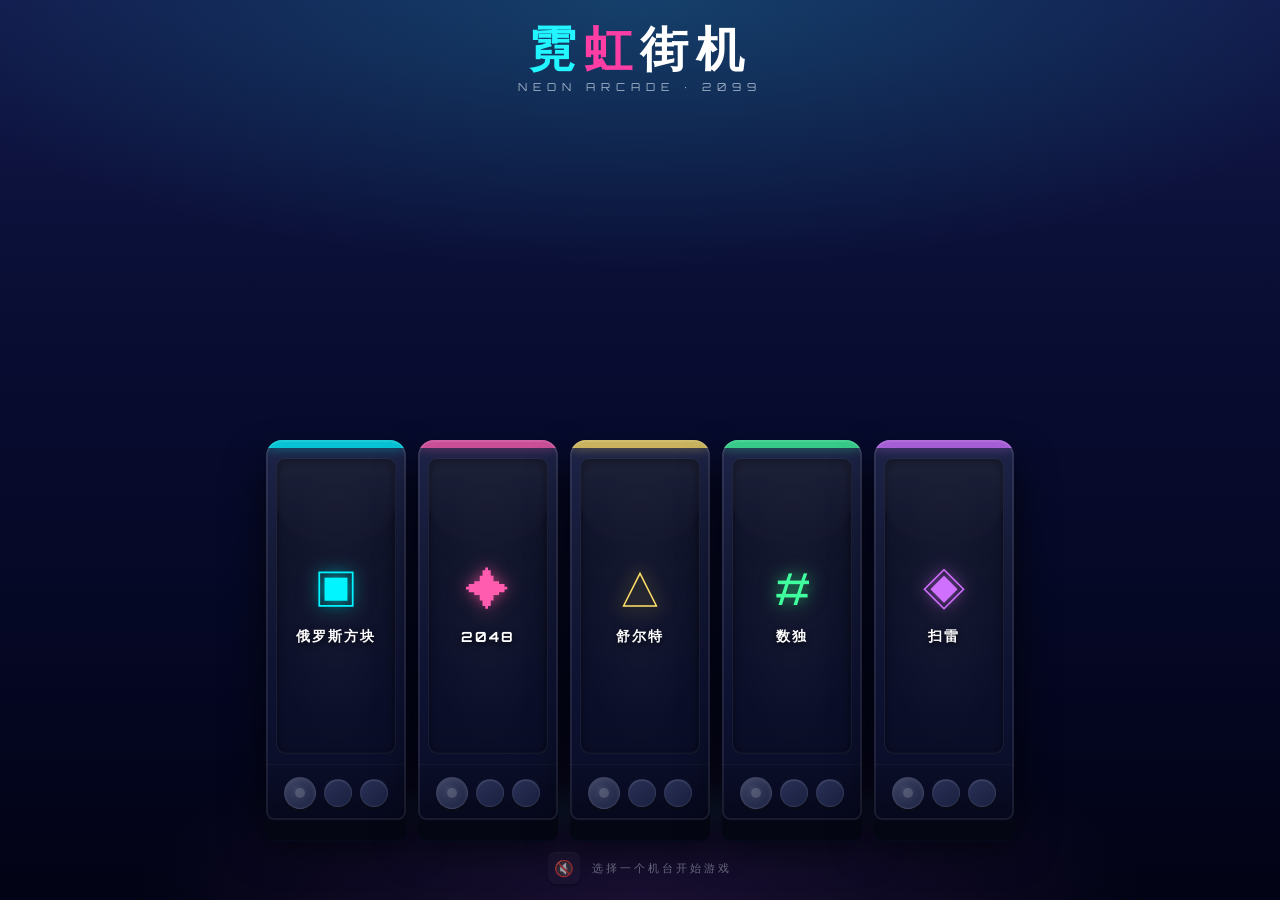
==== commit 9f62796d: "feat: 主页全新设计 - 复古街机机台风格 - 5个游戏做成竖长街机机台形状，像真实街机厅排列 - 每个机台有：顶部霓虹灯条 + 屏幕（图标+名称）+ 底部控制面板（摇杆+按钮） - 机台底部20" ====
--- a/index.html
+++ b/index.html
@@ -28,230 +28,281 @@
     display: flex;
     flex-direction: column;
     align-items: center;
-    justify-content: center;
-    padding: 10px 16px;
-    gap: 18px;
+    justify-content: flex-start;
+    padding: 24px 16px 16px;
+    gap: 24px;
     background:
-      radial-gradient(ellipse 80% 60% at 50% 30%, rgba(34, 245, 255, 0.22) 0%, transparent 60%),
-      radial-gradient(ellipse 80% 50% at 50% 70%, rgba(194, 107, 255, 0.18) 0%, transparent 60%),
-      radial-gradient(ellipse 60% 40% at 20% 50%, rgba(255, 62, 165, 0.1) 0%, transparent 60%),
-      radial-gradient(ellipse 60% 40% at 80% 50%, rgba(34, 255, 143, 0.08) 0%, transparent 60%),
-      linear-gradient(180deg, #151a50 0%, #0a0e35 35%, #05071e 70%, #030415 100%);
-  }
-
-  .home-title {
+      radial-gradient(ellipse 100% 50% at 50% 0%, rgba(34, 245, 255, 0.18) 0%, transparent 60%),
+      radial-gradient(ellipse 80% 40% at 50% 100%, rgba(194, 107, 255, 0.12) 0%, transparent 50%),
+      linear-gradient(180deg, #12184a 0%, #080c30 40%, #040620 80%, #020314 100%);
+  }
+
+  /* 霓虹招牌 */
+  .arcade-sign {
     text-align: center;
-  }
-
-  .home-title h1 {
+    position: relative;
+  }
+
+  .arcade-sign h1 {
     font-family: "Orbitron", sans-serif;
-    font-size: clamp(32px, 8vw, 56px);
+    font-size: clamp(28px, 7vw, 48px);
     font-weight: 900;
-    letter-spacing: 6px;
-    line-height: 1.1;
+    letter-spacing: 8px;
+    line-height: 1;
     margin: 0;
-  }
-
-  .home-title .title-cn {
     color: #fff;
   }
 
-  .home-title .title-cn .neon-cyan {
+  .arcade-sign .neon-cyan {
     color: var(--neon-cyan);
-    animation: breathe-cyan 2s ease-in-out infinite;
-  }
-
-  .home-title .title-cn .neon-pink {
+    animation: signGlow 2s ease-in-out infinite;
+  }
+
+  .arcade-sign .neon-pink {
     color: var(--neon-pink);
-    animation: breathe-pink 2s ease-in-out infinite 1s;
-  }
-
-  @keyframes breathe-cyan {
+    animation: signGlow 2s ease-in-out infinite 1s;
+  }
+
+  @keyframes signGlow {
     0%, 100% {
       text-shadow:
-        0 0 4px rgba(34, 245, 255, 0.7),
-        0 0 10px rgba(34, 245, 255, 0.4),
-        0 0 18px rgba(34, 245, 255, 0.2);
+        0 0 4px currentColor,
+        0 0 12px currentColor,
+        0 0 24px currentColor,
+        0 0 40px currentColor;
+      opacity: 0.85;
     }
     50% {
       text-shadow:
-        0 0 8px rgba(34, 245, 255, 0.9),
-        0 0 18px rgba(34, 245, 255, 0.6),
-        0 0 32px rgba(34, 245, 255, 0.35),
-        0 0 50px rgba(34, 245, 255, 0.2);
-    }
-  }
-
-  @keyframes breathe-pink {
-    0%, 100% {
-      text-shadow:
-        0 0 4px rgba(255, 62, 165, 0.7),
-        0 0 10px rgba(255, 62, 165, 0.4),
-        0 0 18px rgba(255, 62, 165, 0.2);
-    }
-    50% {
-      text-shadow:
-        0 0 8px rgba(255, 62, 165, 0.9),
-        0 0 18px rgba(255, 62, 165, 0.6),
-        0 0 32px rgba(255, 62, 165, 0.35),
-        0 0 50px rgba(255, 62, 165, 0.2);
-    }
-  }
-
-  .home-subtitle {
-    margin-top: 10px;
+        0 0 8px currentColor,
+        0 0 20px currentColor,
+        0 0 40px currentColor,
+        0 0 60px currentColor;
+      opacity: 1;
+    }
+  }
+
+  .arcade-sign .sign-sub {
+    margin-top: 8px;
     color: var(--text-dim);
-    letter-spacing: 4px;
-    font-size: 12px;
-    font-weight: 400;
-  }
-
-  .game-grid-wrap {
+    font-size: 11px;
+    letter-spacing: 6px;
+  }
+
+  /* 机台区域 */
+  .arcade-floor {
+    display: flex;
+    align-items: flex-end;
+    justify-content: center;
+    gap: 12px;
+    width: 100%;
+    max-width: 900px;
+    flex: 1;
+    padding-bottom: 8px;
+  }
+
+  /* 街机机台 */
+  .arcade-machine {
     position: relative;
-    padding: 20px;
-    border-radius: 22px;
-    width: 100%;
-    max-width: 580px;
-    background:
-      linear-gradient(180deg, rgba(34, 245, 255, 0.18), rgba(194, 107, 255, 0.15));
-    box-shadow:
-      0 0 0 2px rgba(34, 245, 255, 0.5) inset,
-      0 0 60px rgba(34, 245, 255, 0.3),
-      0 0 120px rgba(194, 107, 255, 0.2);
-  }
-
-  .game-grid-wrap::before {
+    display: flex;
+    flex-direction: column;
+    width: 140px;
+    height: 380px;
+    text-decoration: none;
+    color: var(--text);
+    border-radius: 16px 16px 8px 8px;
+    background: linear-gradient(180deg, #1e2448 0%, #151a38 30%, #0d1130 70%, #080c24 100%);
+    box-shadow:
+      0 20px 0 #040614,
+      0 22px 0 #06081c,
+      0 24px 40px rgba(0, 0, 0, 0.7),
+      inset 0 2px 0 rgba(255, 255, 255, 0.08);
+    transition: all 0.15s ease;
+    overflow: hidden;
+  }
+
+  .arcade-machine::before {
     content: "";
     position: absolute;
-    inset: -4px;
-    border-radius: 22px;
-    background: linear-gradient(135deg,
-      rgba(34, 245, 255, 0.8),
-      rgba(194, 107, 255, 0.8),
-      rgba(255, 62, 165, 0.8),
-      rgba(34, 245, 255, 0.8));
-    filter: blur(12px);
-    opacity: 0.5;
-    z-index: -1;
-  }
-
-  .game-grid-wrap::after {
+    inset: 0;
+    border-radius: 16px 16px 8px 8px;
+    border: 2px solid rgba(255, 255, 255, 0.08);
+    pointer-events: none;
+    z-index: 2;
+  }
+
+  /* 机台顶部灯条 */
+  .machine-top {
+    height: 8px;
+    border-radius: 16px 16px 0 0;
+    position: relative;
+    overflow: hidden;
+  }
+
+  .machine-top::after {
     content: "";
     position: absolute;
-    inset: -4px;
-    border-radius: 22px;
-    background: linear-gradient(135deg,
-      rgba(34, 245, 255, 0.8),
-      rgba(194, 107, 255, 0.8),
-      rgba(255, 62, 165, 0.8),
-      rgba(34, 245, 255, 0.8));
-    filter: blur(12px);
-    opacity: 0.5;
-    z-index: -2;
-    animation: borderFlow 6s linear infinite;
-  }
-
-  @keyframes borderFlow {
-    0% { filter: blur(12px) hue-rotate(0deg); }
-    100% { filter: blur(12px) hue-rotate(360deg); }
-  }
-
-  .game-grid {
-    display: grid;
-    grid-template-columns: repeat(2, 1fr);
-    gap: 16px;
-    width: 100%;
-  }
-
-  .game-btn {
-    position: relative;
+    inset: 0;
+    animation: topLight 1.5s ease-in-out infinite;
+  }
+
+  @keyframes topLight {
+    0%, 100% { opacity: 0.5; }
+    50% { opacity: 1; }
+  }
+
+  .arcade-machine.tetris .machine-top { background: rgba(0, 245, 255, 0.6); box-shadow: 0 0 12px rgba(0, 245, 255, 0.4); }
+  .arcade-machine.tetris .machine-top::after { background: rgba(0, 245, 255, 0.4); }
+  .arcade-machine.g2048 .machine-top { background: rgba(255, 92, 176, 0.6); box-shadow: 0 0 12px rgba(255, 92, 176, 0.4); }
+  .arcade-machine.g2048 .machine-top::after { background: rgba(255, 92, 176, 0.4); }
+  .arcade-machine.schulte .machine-top { background: rgba(255, 224, 102, 0.6); box-shadow: 0 0 12px rgba(255, 224, 102, 0.4); }
+  .arcade-machine.schulte .machine-top::after { background: rgba(255, 224, 102, 0.4); }
+  .arcade-machine.sudoku .machine-top { background: rgba(64, 255, 159, 0.6); box-shadow: 0 0 12px rgba(64, 255, 159, 0.4); }
+  .arcade-machine.sudoku .machine-top::after { background: rgba(64, 255, 159, 0.4); }
+  .arcade-machine.minesweeper .machine-top { background: rgba(208, 112, 255, 0.6); box-shadow: 0 0 12px rgba(208, 112, 255, 0.4); }
+  .arcade-machine.minesweeper .machine-top::after { background: rgba(208, 112, 255, 0.4); }
+
+  /* 机台屏幕 */
+  .machine-screen {
+    flex: 1;
     display: flex;
     flex-direction: column;
     align-items: center;
     justify-content: center;
-    gap: 14px;
-    padding: 32px 16px;
-    text-decoration: none;
-    color: var(--text);
-    border: none;
-    cursor: pointer;
-    font-family: "Orbitron", sans-serif;
-    font-weight: 700;
-    font-size: 18px;
-    letter-spacing: 1px;
-    border-radius: 20px;
-    background: linear-gradient(180deg, #303560 0%, #1c2045 50%, #10142e 100%);
-    box-shadow:
-      0 10px 0 #05070f,
-      0 12px 0 #080a18,
-      0 16px 40px rgba(0, 0, 0, 0.6),
-      inset 0 4px 0 rgba(255, 255, 255, 0.08),
-      inset 0 -5px 0 rgba(0, 0, 0, 0.4);
-    transition: all 0.08s ease;
-    overflow: hidden;
-  }
-
-  .game-btn::before {
-    content: "";
-    position: absolute;
-    inset: 0;
-    border-radius: 20px;
-    border: 2px solid rgba(255, 255, 255, 0.12);
-    background: linear-gradient(180deg, rgba(255,255,255,0.06) 0%, transparent 55%);
-    pointer-events: none;
-  }
-
-  .game-btn::after {
+    gap: 16px;
+    margin: 10px;
+    border-radius: 10px;
+    background:
+      radial-gradient(ellipse at center, rgba(255, 255, 255, 0.03) 0%, transparent 70%),
+      linear-gradient(180deg, rgba(0, 0, 0, 0.3) 0%, rgba(0, 0, 0, 0.1) 100%);
+    box-shadow:
+      inset 0 2px 8px rgba(0, 0, 0, 0.5),
+      inset 0 -1px 2px rgba(255, 255, 255, 0.03);
+    border: 1px solid rgba(255, 255, 255, 0.06);
+    position: relative;
+  }
+
+  .machine-screen::before {
     content: "";
     position: absolute;
     top: 0;
     left: 0;
     right: 0;
-    height: 45%;
-    border-radius: 20px 20px 40% 40%;
-    background: linear-gradient(180deg, rgba(255,255,255,0.05) 0%, transparent 100%);
+    height: 30%;
+    border-radius: 10px 10px 50% 50%;
+    background: linear-gradient(180deg, rgba(255, 255, 255, 0.04) 0%, transparent 100%);
     pointer-events: none;
   }
 
-  .game-btn:hover {
-    transform: translateY(4px);
-    box-shadow:
-      0 6px 0 #05070f,
-      0 8px 0 #080a18,
-      0 10px 28px rgba(0, 0, 0, 0.5),
-      inset 0 3px 0 rgba(255, 255, 255, 0.06),
-      inset 0 -4px 0 rgba(0, 0, 0, 0.3);
-  }
-
-  .game-btn:active {
-    transform: translateY(10px);
-    box-shadow:
-      0 0 0 #05070f,
-      0 4px 12px rgba(0, 0, 0, 0.4),
-      inset 0 6px 12px rgba(0, 0, 0, 0.5),
-      inset 0 -2px 0 rgba(255, 255, 255, 0.02);
-  }
-
-  .game-btn-icon {
-    font-size: 52px;
+  .machine-icon {
+    font-size: 44px;
     line-height: 1;
-    filter: drop-shadow(0 4px 8px rgba(0, 0, 0, 0.4)) brightness(1.15);
-  }
-
-  .game-btn-name {
-    font-size: 16px;
+    filter: drop-shadow(0 2px 6px rgba(0, 0, 0, 0.5));
+  }
+
+  .machine-name {
+    font-size: 14px;
     font-weight: 700;
-    letter-spacing: 1px;
+    letter-spacing: 2px;
     color: #fff;
-    text-shadow: 0 3px 8px rgba(0, 0, 0, 0.7);
-  }
-
-  .game-btn.tetris .game-btn-icon { color: #00f5ff; text-shadow: 0 0 20px rgba(0,245,255,0.8), 0 0 40px rgba(0,245,255,0.4); }
-  .game-btn.g2048 .game-btn-icon { color: #ff5cb0; text-shadow: 0 0 20px rgba(255,92,176,0.8), 0 0 40px rgba(255,92,176,0.4); }
-  .game-btn.schulte .game-btn-icon { color: #ffe066; text-shadow: 0 0 20px rgba(255,224,102,0.8), 0 0 40px rgba(255,224,102,0.4); }
-  .game-btn.sudoku .game-btn-icon { color: #40ff9f; text-shadow: 0 0 20px rgba(64,255,159,0.8), 0 0 40px rgba(64,255,159,0.4); }
-  .game-btn.minesweeper .game-btn-icon { color: #d070ff; text-shadow: 0 0 20px rgba(208,112,255,0.8), 0 0 40px rgba(208,112,255,0.4); }
-
+    text-shadow: 0 2px 6px rgba(0, 0, 0, 0.7);
+    writing-mode: horizontal-tb;
+  }
+
+  .arcade-machine.tetris .machine-icon { color: #00f5ff; text-shadow: 0 0 16px rgba(0, 245, 255, 0.7); }
+  .arcade-machine.g2048 .machine-icon { color: #ff5cb0; text-shadow: 0 0 16px rgba(255, 92, 176, 0.7); }
+  .arcade-machine.schulte .machine-icon { color: #ffe066; text-shadow: 0 0 16px rgba(255, 224, 102, 0.7); }
+  .arcade-machine.sudoku .machine-icon { color: #40ff9f; text-shadow: 0 0 16px rgba(64, 255, 159, 0.7); }
+  .arcade-machine.minesweeper .machine-icon { color: #d070ff; text-shadow: 0 0 16px rgba(208, 112, 255, 0.7); }
+
+  /* 机台底部控制面板 */
+  .machine-panel {
+    height: 56px;
+    display: flex;
+    align-items: center;
+    justify-content: center;
+    gap: 8px;
+    padding: 0 12px;
+    background: linear-gradient(180deg, #0a0e28 0%, #06081c 100%);
+    border-top: 1px solid rgba(255, 255, 255, 0.05);
+    border-radius: 0 0 8px 8px;
+  }
+
+  .panel-btn {
+    width: 28px;
+    height: 28px;
+    border-radius: 50%;
+    background: linear-gradient(145deg, #2a3055, #1a2040);
+    box-shadow:
+      0 3px 0 #080a18,
+      inset 0 1px 0 rgba(255, 255, 255, 0.1);
+    border: 1px solid rgba(255, 255, 255, 0.08);
+  }
+
+  .panel-stick {
+    width: 32px;
+    height: 32px;
+    border-radius: 50%;
+    background: radial-gradient(circle at 35% 35%, #3a4060, #1a2040);
+    box-shadow:
+      0 3px 0 #080a18,
+      inset 0 2px 4px rgba(255, 255, 255, 0.1);
+    border: 1px solid rgba(255, 255, 255, 0.1);
+    position: relative;
+  }
+
+  .panel-stick::after {
+    content: "";
+    position: absolute;
+    top: 50%;
+    left: 50%;
+    transform: translate(-50%, -50%);
+    width: 10px;
+    height: 10px;
+    border-radius: 50%;
+    background: rgba(255, 255, 255, 0.15);
+  }
+
+  /* 机台hover效果 */
+  .arcade-machine:hover {
+    transform: translateY(-6px);
+    box-shadow:
+      0 26px 0 #040614,
+      0 28px 0 #06081c,
+      0 30px 50px rgba(0, 0, 0, 0.6),
+      inset 0 2px 0 rgba(255, 255, 255, 0.1);
+  }
+
+  .arcade-machine:hover .machine-screen {
+    box-shadow:
+      inset 0 2px 8px rgba(0, 0, 0, 0.4),
+      inset 0 -1px 2px rgba(255, 255, 255, 0.05),
+      0 0 20px rgba(255, 255, 255, 0.05);
+  }
+
+  .arcade-machine:active {
+    transform: translateY(-2px);
+    box-shadow:
+      0 22px 0 #040614,
+      0 24px 0 #06081c,
+      0 26px 40px rgba(0, 0, 0, 0.6);
+  }
+
+  /* 地板光效 */
+  .floor-glow {
+    position: absolute;
+    bottom: 60px;
+    left: 50%;
+    transform: translateX(-50%);
+    width: 80%;
+    max-width: 800px;
+    height: 60px;
+    background: radial-gradient(ellipse at center, rgba(34, 245, 255, 0.08) 0%, transparent 70%);
+    pointer-events: none;
+    z-index: 0;
+  }
+
+  /* 底部 */
   .home-footer {
     display: flex;
     align-items: center;
@@ -259,7 +310,7 @@
     color: var(--text-dim);
     font-size: 11px;
     letter-spacing: 3px;
-    opacity: 0.7;
+    opacity: 0.6;
   }
 
   .sound-btn {
@@ -282,81 +333,68 @@
 
   .sound-btn:hover {
     background: rgba(34, 245, 255, 0.1);
-    box-shadow:
-      0 1px 0 rgba(0, 0, 0, 0.3),
-      inset 0 1px 0 rgba(255, 255, 255, 0.05),
-      0 0 10px rgba(34, 245, 255, 0.3);
   }
 
   .sound-btn:active {
     transform: translateY(2px);
-    box-shadow:
-      0 0 0 rgba(0, 0, 0, 0.3),
-      inset 0 1px 2px rgba(0, 0, 0, 0.3);
-  }
-
-  .sound-btn span {
-    line-height: 1;
-  }
-
-  @media (max-width: 480px) {
+  }
+
+  /* 移动端 */
+  @media (max-width: 768px) {
     .home-page {
-      gap: 14px;
-      padding: 8px 12px;
-    }
-    .home-title h1 {
+      padding: 16px 12px 12px;
+      gap: 16px;
+    }
+    .arcade-sign h1 {
+      letter-spacing: 4px;
+      font-size: clamp(24px, 10vw, 36px);
+    }
+    .arcade-sign .sign-sub {
+      font-size: 10px;
       letter-spacing: 3px;
-      font-size: clamp(36px, 12vw, 48px);
-    }
-    .home-subtitle {
+    }
+    .arcade-floor {
+      gap: 8px;
+      flex-wrap: wrap;
+      align-content: flex-end;
+      padding-bottom: 4px;
+    }
+    .arcade-machine {
+      width: calc(33.33% - 6px);
+      min-width: 90px;
+      max-width: 120px;
+      height: 280px;
+    }
+    .machine-icon {
+      font-size: 32px;
+    }
+    .machine-name {
       font-size: 11px;
-      letter-spacing: 2px;
-    }
-    .game-grid-wrap {
-      padding: 14px;
-      border-radius: 18px;
-    }
-    .game-grid {
-      grid-template-columns: repeat(2, 1fr);
-      gap: 12px;
-    }
-    .game-btn {
-      padding: 22px 12px;
-      gap: 10px;
-      font-size: 15px;
-      border-radius: 16px;
-      box-shadow:
-        0 7px 0 #05070f,
-        0 9px 0 #080a18,
-        0 12px 28px rgba(0, 0, 0, 0.5),
-        inset 0 3px 0 rgba(255, 255, 255, 0.07),
-        inset 0 -4px 0 rgba(0, 0, 0, 0.35);
-    }
-    .game-btn:hover {
-      transform: translateY(3px);
-      box-shadow:
-        0 4px 0 #05070f,
-        0 6px 0 #080a18,
-        0 8px 18px rgba(0, 0, 0, 0.4),
-        inset 0 2px 0 rgba(255, 255, 255, 0.05),
-        inset 0 -3px 0 rgba(0, 0, 0, 0.25);
-    }
-    .game-btn:active {
-      transform: translateY(7px);
-      box-shadow:
-        0 0 0 #05070f,
-        0 2px 8px rgba(0, 0, 0, 0.35),
-        inset 0 4px 8px rgba(0, 0, 0, 0.45);
-    }
-    .game-btn-icon {
-      font-size: 40px;
-    }
-    .game-btn-name {
-      font-size: 14px;
-    }
-    .home-footer {
+      letter-spacing: 1px;
+    }
+    .machine-panel {
+      height: 44px;
+    }
+    .panel-btn {
+      width: 20px;
+      height: 20px;
+    }
+    .panel-stick {
+      width: 24px;
+      height: 24px;
+    }
+  }
+
+  @media (max-width: 360px) {
+    .arcade-machine {
+      width: calc(50% - 4px);
+      height: 240px;
+    }
+    .machine-icon {
+      font-size: 28px;
+    }
+    .machine-name {
       font-size: 10px;
-      letter-spacing: 2px;
     }
   }
 </style>
@@ -366,47 +404,87 @@
   <div class="scanlines"></div>
 
   <div class="home-page">
-    <div class="home-title">
-      <h1 class="title-cn">
+    <div class="arcade-sign">
+      <h1>
         <span class="neon-cyan">霓</span><span class="neon-pink">虹</span>街机
       </h1>
-      <p class="home-subtitle">— 选择游戏 开始挑战 —</p>
+      <p class="sign-sub">NEON ARCADE · 2099</p>
     </div>
 
-    <div class="game-grid-wrap">
-      <div class="game-grid">
-        <a href="tetris.html" class="game-btn tetris">
-          <div class="game-btn-icon">▣</div>
-          <div class="game-btn-name">俄罗斯方块</div>
-        </a>
-
-        <a href="g2048.html" class="game-btn g2048">
-          <div class="game-btn-icon">✦</div>
-          <div class="game-btn-name">2048 合成</div>
-        </a>
-
-        <a href="schulte.html" class="game-btn schulte">
-          <div class="game-btn-icon">△</div>
-          <div class="game-btn-name">舒尔特</div>
-        </a>
-
-        <a href="sudoku.html" class="game-btn sudoku">
-          <div class="game-btn-icon">#</div>
-          <div class="game-btn-name">数独</div>
-        </a>
-
-        <a href="minesweeper.html" class="game-btn minesweeper">
-          <div class="game-btn-icon">◈</div>
-          <div class="game-btn-name">扫雷</div>
-        </a>
-      </div>
+    <div class="arcade-floor">
+      <div class="floor-glow"></div>
+
+      <a href="tetris.html" class="arcade-machine tetris">
+        <div class="machine-top"></div>
+        <div class="machine-screen">
+          <div class="machine-icon">▣</div>
+          <div class="machine-name">俄罗斯方块</div>
+        </div>
+        <div class="machine-panel">
+          <div class="panel-stick"></div>
+          <div class="panel-btn"></div>
+          <div class="panel-btn"></div>
+        </div>
+      </a>
+
+      <a href="g2048.html" class="arcade-machine g2048">
+        <div class="machine-top"></div>
+        <div class="machine-screen">
+          <div class="machine-icon">✦</div>
+          <div class="machine-name">2048</div>
+        </div>
+        <div class="machine-panel">
+          <div class="panel-stick"></div>
+          <div class="panel-btn"></div>
+          <div class="panel-btn"></div>
+        </div>
+      </a>
+
+      <a href="schulte.html" class="arcade-machine schulte">
+        <div class="machine-top"></div>
+        <div class="machine-screen">
+          <div class="machine-icon">△</div>
+          <div class="machine-name">舒尔特</div>
+        </div>
+        <div class="machine-panel">
+          <div class="panel-stick"></div>
+          <div class="panel-btn"></div>
+          <div class="panel-btn"></div>
+        </div>
+      </a>
+
+      <a href="sudoku.html" class="arcade-machine sudoku">
+        <div class="machine-top"></div>
+        <div class="machine-screen">
+          <div class="machine-icon">#</div>
+          <div class="machine-name">数独</div>
+        </div>
+        <div class="machine-panel">
+          <div class="panel-stick"></div>
+          <div class="panel-btn"></div>
+          <div class="panel-btn"></div>
+        </div>
+      </a>
+
+      <a href="minesweeper.html" class="arcade-machine minesweeper">
+        <div class="machine-top"></div>
+        <div class="machine-screen">
+          <div class="machine-icon">◈</div>
+          <div class="machine-name">扫雷</div>
+        </div>
+        <div class="machine-panel">
+          <div class="panel-stick"></div>
+          <div class="panel-btn"></div>
+          <div class="panel-btn"></div>
+        </div>
+      </a>
     </div>
 
     <div class="home-footer">
       <button class="sound-btn" id="home-sound-btn" title="背景音乐">
         <span id="sound-icon">🔊</span>
       </button>
-      NEON ARCADE · 2099
+      <span>选择一个机台开始游戏</span>
     </div>
   </div>
 
@@ -417,7 +495,6 @@
       let isMuted = true;
       let audioCtx = null;
       let gainNode = null;
-      let isPlaying = false;
 
       try {
         isMuted = localStorage.getItem('home_bgm_muted') !== 'false';
@@ -435,13 +512,11 @@
           gainNode.gain.value = 0.04;
           gainNode.connect(audioCtx.destination);
 
-          // C大调柔和琶音循环
           const notes = [261.63, 329.63, 392, 523.25, 392, 329.63];
           let step = 0;
 
           function playNote() {
             if (!audioCtx || !gainNode) return;
-
             if (!isMuted && audioCtx.state === 'running') {
               const osc = audioCtx.createOscillator();
               const oscGain = audioCtx.createGain();
@@ -455,13 +530,10 @@
               osc.start();
               osc.stop(audioCtx.currentTime + 0.7);
             }
-
             step = (step + 1) % notes.length;
             setTimeout(playNote, 650);
           }
-
           playNote();
-          isPlaying = true;
         } catch(e) {}
       }
 
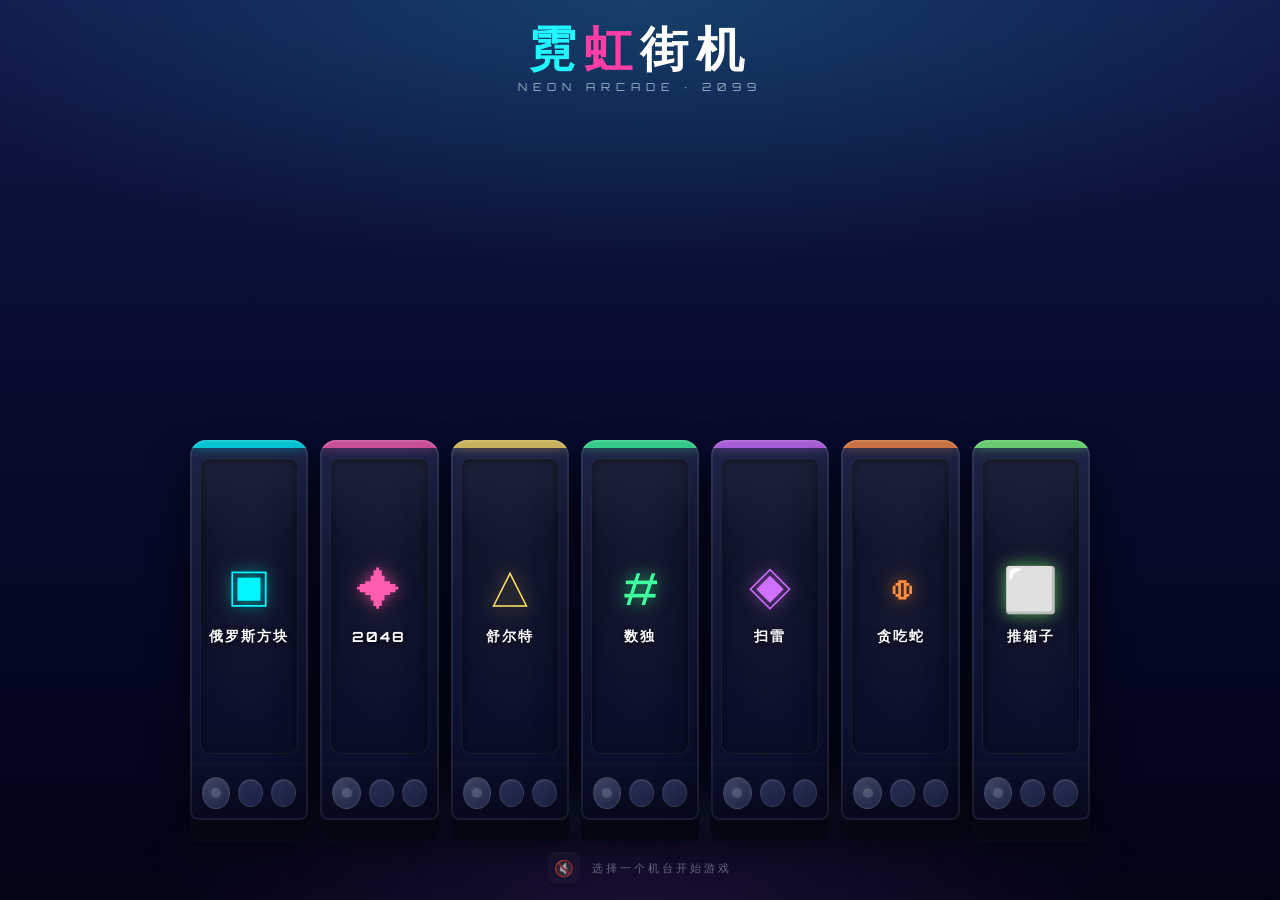
==== commit a4224eb5: "feat: 添加贪吃蛇和推箱子游戏到主页，机台增至7个" ====
--- a/index.html
+++ b/index.html
@@ -160,7 +160,11 @@
   .arcade-machine.sudoku .machine-top { background: rgba(64, 255, 159, 0.6); box-shadow: 0 0 12px rgba(64, 255, 159, 0.4); }
   .arcade-machine.sudoku .machine-top::after { background: rgba(64, 255, 159, 0.4); }
   .arcade-machine.minesweeper .machine-top { background: rgba(208, 112, 255, 0.6); box-shadow: 0 0 12px rgba(208, 112, 255, 0.4); }
-  .arcade-machine.minesweeper .machine-top::after { background: rgba(208, 112, 255, 0.4); }
+.arcade-machine.minesweeper .machine-top::after { background: rgba(208, 112, 255, 0.4); }
+.arcade-machine.snake .machine-top { background: rgba(255, 140, 66, 0.6); box-shadow: 0 0 12px rgba(255, 140, 66, 0.4); }
+.arcade-machine.snake .machine-top::after { background: rgba(255, 140, 66, 0.4); }
+.arcade-machine.sokoban .machine-top { background: rgba(128, 255, 128, 0.6); box-shadow: 0 0 12px rgba(128, 255, 128, 0.4); }
+.arcade-machine.sokoban .machine-top::after { background: rgba(128, 255, 128, 0.4); }
 
   /* 机台屏幕 */
   .machine-screen {
@@ -210,10 +214,12 @@
   }
 
   .arcade-machine.tetris .machine-icon { color: #00f5ff; text-shadow: 0 0 16px rgba(0, 245, 255, 0.7); }
-  .arcade-machine.g2048 .machine-icon { color: #ff5cb0; text-shadow: 0 0 16px rgba(255, 92, 176, 0.7); }
-  .arcade-machine.schulte .machine-icon { color: #ffe066; text-shadow: 0 0 16px rgba(255, 224, 102, 0.7); }
-  .arcade-machine.sudoku .machine-icon { color: #40ff9f; text-shadow: 0 0 16px rgba(64, 255, 159, 0.7); }
-  .arcade-machine.minesweeper .machine-icon { color: #d070ff; text-shadow: 0 0 16px rgba(208, 112, 255, 0.7); }
+.arcade-machine.g2048 .machine-icon { color: #ff5cb0; text-shadow: 0 0 16px rgba(255, 92, 176, 0.7); }
+.arcade-machine.schulte .machine-icon { color: #ffe066; text-shadow: 0 0 16px rgba(255, 224, 102, 0.7); }
+.arcade-machine.sudoku .machine-icon { color: #40ff9f; text-shadow: 0 0 16px rgba(64, 255, 159, 0.7); }
+.arcade-machine.minesweeper .machine-icon { color: #d070ff; text-shadow: 0 0 16px rgba(208, 112, 255, 0.7); }
+.arcade-machine.snake .machine-icon { color: #ff8c42; text-shadow: 0 0 16px rgba(255, 140, 66, 0.7); }
+.arcade-machine.sokoban .machine-icon { color: #80ff80; text-shadow: 0 0 16px rgba(128, 255, 128, 0.7); }
 
   /* 机台底部控制面板 */
   .machine-panel {
@@ -478,6 +484,32 @@
           <div class="panel-btn"></div>
         </div>
       </a>
+
+      <a href="snake.html" class="arcade-machine snake">
+        <div class="machine-top"></div>
+        <div class="machine-screen">
+          <div class="machine-icon">◍</div>
+          <div class="machine-name">贪吃蛇</div>
+        </div>
+        <div class="machine-panel">
+          <div class="panel-stick"></div>
+          <div class="panel-btn"></div>
+          <div class="panel-btn"></div>
+        </div>
+      </a>
+
+      <a href="sokoban.html" class="arcade-machine sokoban">
+        <div class="machine-top"></div>
+        <div class="machine-screen">
+          <div class="machine-icon">⬜</div>
+          <div class="machine-name">推箱子</div>
+        </div>
+        <div class="machine-panel">
+          <div class="panel-stick"></div>
+          <div class="panel-btn"></div>
+          <div class="panel-btn"></div>
+        </div>
+      </a>
     </div>
 
     <div class="home-footer">
@@ -495,6 +527,7 @@
       let isMuted = true;
       let audioCtx = null;
       let gainNode = null;
+      let rhythmStep = 0;
 
       try {
         isMuted = localStorage.getItem('home_bgm_muted') !== 'false';
@@ -502,6 +535,64 @@
 
       function updateSoundBtn() {
         soundIcon.textContent = isMuted ? '🔇' : '🔊';
+      }
+
+      function playKick() {
+        if (!audioCtx || !gainNode || isMuted) return;
+        const osc = audioCtx.createOscillator();
+        const oscGain = audioCtx.createGain();
+        osc.type = 'sine';
+        osc.frequency.setValueAtTime(120, audioCtx.currentTime);
+        osc.frequency.exponentialRampToValueAtTime(40, audioCtx.currentTime + 0.15);
+        oscGain.gain.setValueAtTime(0.8, audioCtx.currentTime);
+        oscGain.gain.exponentialRampToValueAtTime(0.001, audioCtx.currentTime + 0.2);
+        osc.connect(oscGain);
+        oscGain.connect(gainNode);
+        osc.start();
+        osc.stop(audioCtx.currentTime + 0.2);
+      }
+
+      function playSnare() {
+        if (!audioCtx || !gainNode || isMuted) return;
+        const osc = audioCtx.createOscillator();
+        const oscGain = audioCtx.createGain();
+        osc.type = 'triangle';
+        osc.frequency.setValueAtTime(250, audioCtx.currentTime);
+        oscGain.gain.setValueAtTime(0.4, audioCtx.currentTime);
+        oscGain.gain.exponentialRampToValueAtTime(0.001, audioCtx.currentTime + 0.1);
+        osc.connect(oscGain);
+        oscGain.connect(gainNode);
+        osc.start();
+        osc.stop(audioCtx.currentTime + 0.1);
+      }
+
+      function playHiHat() {
+        if (!audioCtx || !gainNode || isMuted) return;
+        const osc = audioCtx.createOscillator();
+        const oscGain = audioCtx.createGain();
+        osc.type = 'square';
+        osc.frequency.setValueAtTime(8000, audioCtx.currentTime);
+        oscGain.gain.setValueAtTime(0.15, audioCtx.currentTime);
+        oscGain.gain.exponentialRampToValueAtTime(0.001, audioCtx.currentTime + 0.05);
+        osc.connect(oscGain);
+        oscGain.connect(gainNode);
+        osc.start();
+        osc.stop(audioCtx.currentTime + 0.05);
+      }
+
+      function playMelodyNote(freq) {
+        if (!audioCtx || !gainNode || isMuted) return;
+        const osc = audioCtx.createOscillator();
+        const oscGain = audioCtx.createGain();
+        osc.type = 'triangle';
+        osc.frequency.value = freq;
+        oscGain.gain.setValueAtTime(0, audioCtx.currentTime);
+        oscGain.gain.linearRampToValueAtTime(0.3, audioCtx.currentTime + 0.05);
+        oscGain.gain.exponentialRampToValueAtTime(0.001, audioCtx.currentTime + 0.3);
+        osc.connect(oscGain);
+        oscGain.connect(gainNode);
+        osc.start();
+        osc.stop(audioCtx.currentTime + 0.35);
       }
 
       function initAudio() {
@@ -509,31 +600,36 @@
         try {
           audioCtx = new (window.AudioContext || window.webkitAudioContext)();
           gainNode = audioCtx.createGain();
-          gainNode.gain.value = 0.04;
+          gainNode.gain.value = 0.3;
           gainNode.connect(audioCtx.destination);
 
-          const notes = [261.63, 329.63, 392, 523.25, 392, 329.63];
-          let step = 0;
-
-          function playNote() {
-            if (!audioCtx || !gainNode) return;
+          const melody = [
+            329.63, 392, 440, 523.25,
+            493.88, 440, 392, 329.63,
+            392, 440, 493.88, 523.25,
+            493.88, 440, 392, 329.63
+          ];
+          let melodyIndex = 0;
+
+          function playBeat() {
+            if (!audioCtx) return;
+
             if (!isMuted && audioCtx.state === 'running') {
-              const osc = audioCtx.createOscillator();
-              const oscGain = audioCtx.createGain();
-              osc.type = 'sine';
-              osc.frequency.value = notes[step];
-              oscGain.gain.setValueAtTime(0, audioCtx.currentTime);
-              oscGain.gain.linearRampToValueAtTime(0.8, audioCtx.currentTime + 0.08);
-              oscGain.gain.exponentialRampToValueAtTime(0.001, audioCtx.currentTime + 0.65);
-              osc.connect(oscGain);
-              oscGain.connect(gainNode);
-              osc.start();
-              osc.stop(audioCtx.currentTime + 0.7);
+              if (rhythmStep % 4 === 0) playKick();
+              if (rhythmStep % 4 === 2) playSnare();
+              playHiHat();
+
+              if (rhythmStep % 2 === 0) {
+                playMelodyNote(melody[melodyIndex]);
+                melodyIndex = (melodyIndex + 1) % melody.length;
+              }
             }
-            step = (step + 1) % notes.length;
-            setTimeout(playNote, 650);
+
+            rhythmStep++;
+            setTimeout(playBeat, 125);
           }
-          playNote();
+
+          playBeat();
         } catch(e) {}
       }
 
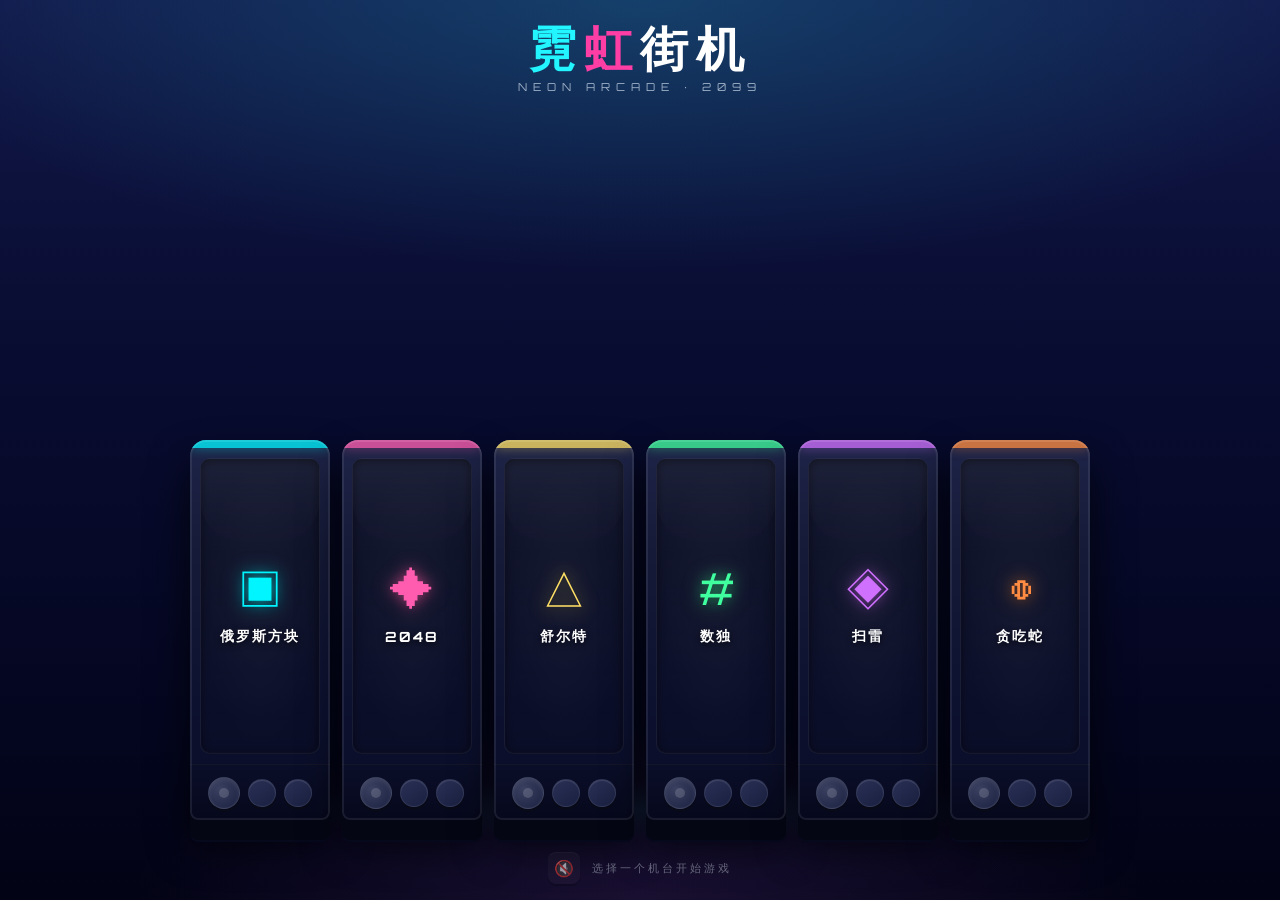
==== commit a64a36ec: "feat: 移除推箱子游戏，机台恢复为6个" ====
--- a/index.html
+++ b/index.html
@@ -163,8 +163,6 @@
 .arcade-machine.minesweeper .machine-top::after { background: rgba(208, 112, 255, 0.4); }
 .arcade-machine.snake .machine-top { background: rgba(255, 140, 66, 0.6); box-shadow: 0 0 12px rgba(255, 140, 66, 0.4); }
 .arcade-machine.snake .machine-top::after { background: rgba(255, 140, 66, 0.4); }
-.arcade-machine.sokoban .machine-top { background: rgba(128, 255, 128, 0.6); box-shadow: 0 0 12px rgba(128, 255, 128, 0.4); }
-.arcade-machine.sokoban .machine-top::after { background: rgba(128, 255, 128, 0.4); }
 
   /* 机台屏幕 */
   .machine-screen {
@@ -219,7 +217,6 @@
 .arcade-machine.sudoku .machine-icon { color: #40ff9f; text-shadow: 0 0 16px rgba(64, 255, 159, 0.7); }
 .arcade-machine.minesweeper .machine-icon { color: #d070ff; text-shadow: 0 0 16px rgba(208, 112, 255, 0.7); }
 .arcade-machine.snake .machine-icon { color: #ff8c42; text-shadow: 0 0 16px rgba(255, 140, 66, 0.7); }
-.arcade-machine.sokoban .machine-icon { color: #80ff80; text-shadow: 0 0 16px rgba(128, 255, 128, 0.7); }
 
   /* 机台底部控制面板 */
   .machine-panel {
@@ -490,19 +487,6 @@
         <div class="machine-screen">
           <div class="machine-icon">◍</div>
           <div class="machine-name">贪吃蛇</div>
-        </div>
-        <div class="machine-panel">
-          <div class="panel-stick"></div>
-          <div class="panel-btn"></div>
-          <div class="panel-btn"></div>
-        </div>
-      </a>
-
-      <a href="sokoban.html" class="arcade-machine sokoban">
-        <div class="machine-top"></div>
-        <div class="machine-screen">
-          <div class="machine-icon">⬜</div>
-          <div class="machine-name">推箱子</div>
         </div>
         <div class="machine-panel">
           <div class="panel-stick"></div>
